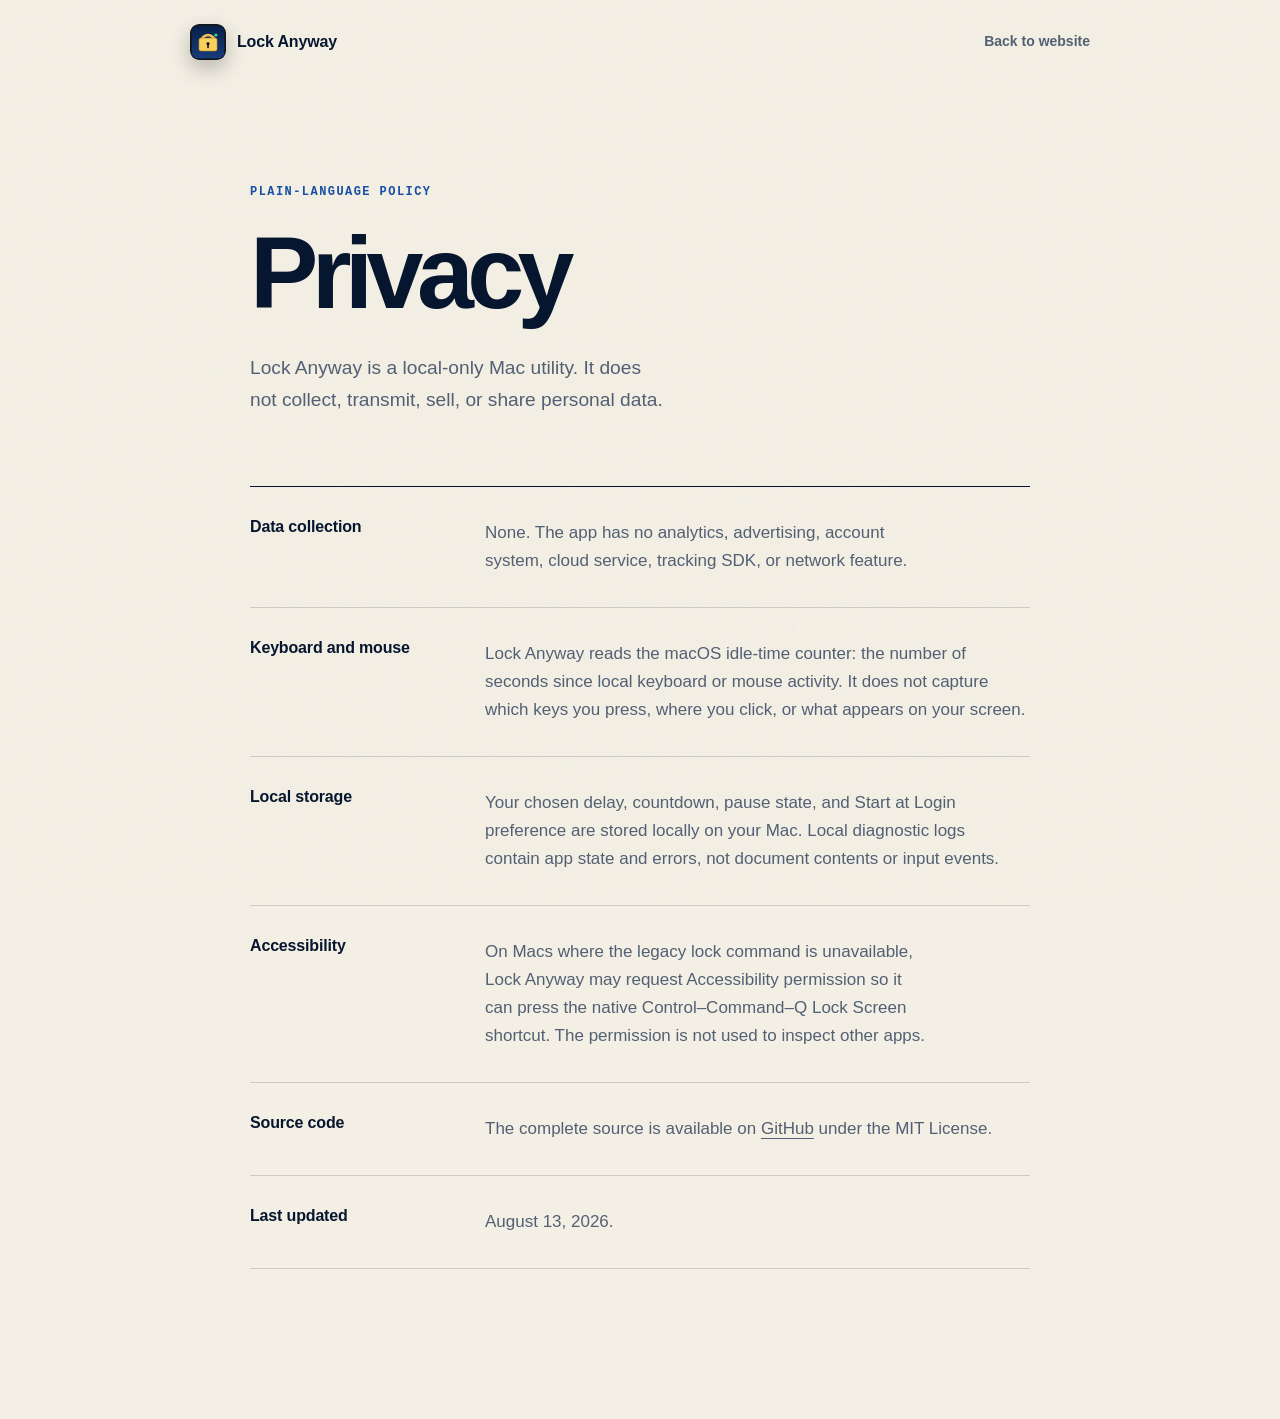
==== docs/privacy/index.html @ be75e697 "Initial source snapshot" ====
<!DOCTYPE html>
<html lang="en">
<head>
  <meta charset="utf-8">
  <meta name="viewport" content="width=device-width, initial-scale=1">
  <title>Privacy — Lock Anyway</title>
  <meta name="description" content="Lock Anyway collects no personal data and makes no network connections.">
  <meta name="theme-color" content="#f3efe4">
  <link rel="canonical" href="https://autonomath.github.io/lock-anyway/privacy/">
  <link rel="icon" type="image/png" href="../assets/app-icon.png">
  <link rel="stylesheet" href="../site.css">
</head>
<body class="legal-page">
  <header class="site-header legal-header">
    <a class="brand" href="../">
      <img src="../assets/app-icon.png" width="36" height="36" alt="">
      <span>Lock Anyway</span>
    </a>
    <nav aria-label="Page navigation"><a href="../">Back to website</a></nav>
  </header>

  <main class="legal-main">
    <p class="section-kicker">Plain-language policy</p>
    <h1>Privacy</h1>
    <p class="intro">Lock Anyway is a local-only Mac utility. It does not collect, transmit, sell, or share personal data.</p>

    <article>
      <section>
        <h2>Data collection</h2>
        <p>None. The app has no analytics, advertising, account system, cloud service, tracking SDK, or network feature.</p>
      </section>
      <section>
        <h2>Keyboard and mouse</h2>
        <p>Lock Anyway reads the macOS idle-time counter: the number of seconds since local keyboard or mouse activity. It does not capture which keys you press, where you click, or what appears on your screen.</p>
      </section>
      <section>
        <h2>Local storage</h2>
        <p>Your chosen delay, countdown, pause state, and Start at Login preference are stored locally on your Mac. Local diagnostic logs contain app state and errors, not document contents or input events.</p>
      </section>
      <section>
        <h2>Accessibility</h2>
        <p>On Macs where the legacy lock command is unavailable, Lock Anyway may request Accessibility permission so it can press the native Control–Command–Q Lock Screen shortcut. The permission is not used to inspect other apps.</p>
      </section>
      <section>
        <h2>Source code</h2>
        <p>The complete source is available on <a href="https://github.com/autonomath/lock-anyway">GitHub</a> under the MIT License.</p>
      </section>
      <section>
        <h2>Last updated</h2>
        <p>August 13, 2026.</p>
      </section>
    </article>
  </main>
</body>
</html>
---- docs/site.css ----
:root {
  --ink: #07162f;
  --ink-soft: #10284e;
  --paper: #f3efe4;
  --paper-deep: #e8e1d0;
  --signal: #f5c451;
  --signal-bright: #ffd66f;
  --blue: #174fa4;
  --green: #43d978;
  --line: rgba(7, 22, 47, 0.16);
  --muted: #536074;
  --radius: 28px;
  --shadow: 0 32px 80px rgba(3, 13, 31, 0.24);
}

* {
  box-sizing: border-box;
}

html {
  scroll-behavior: smooth;
}

body {
  margin: 0;
  color: var(--ink);
  background: var(--paper);
  font-family: "Avenir Next", Avenir, "Segoe UI", sans-serif;
  font-size: 17px;
  line-height: 1.65;
  -webkit-font-smoothing: antialiased;
}

body::before {
  position: fixed;
  inset: 0;
  z-index: -1;
  pointer-events: none;
  content: "";
  opacity: 0.18;
  background-image: url("data:image/svg+xml,%3Csvg viewBox='0 0 160 160' xmlns='http://www.w3.org/2000/svg'%3E%3Cfilter id='n'%3E%3CfeTurbulence type='fractalNoise' baseFrequency='.9' numOctaves='4' stitchTiles='stitch'/%3E%3C/filter%3E%3Crect width='100%25' height='100%25' filter='url(%23n)' opacity='.12'/%3E%3C/svg%3E");
}

a {
  color: inherit;
  text-decoration-thickness: 1px;
  text-underline-offset: 4px;
}

img {
  display: block;
  max-width: 100%;
}

button,
a {
  -webkit-tap-highlight-color: transparent;
}

:focus-visible {
  outline: 3px solid var(--signal);
  outline-offset: 4px;
}

.skip-link {
  position: fixed;
  top: 12px;
  left: 12px;
  z-index: 100;
  padding: 10px 16px;
  color: var(--ink);
  background: var(--signal);
  border-radius: 8px;
  transform: translateY(-160%);
}

.skip-link:focus {
  transform: translateY(0);
}

.site-header {
  position: absolute;
  top: 0;
  left: 50%;
  z-index: 10;
  display: flex;
  width: min(1240px, calc(100% - 48px));
  align-items: center;
  justify-content: space-between;
  padding: 24px 0;
  color: white;
  transform: translateX(-50%);
}

.brand {
  display: inline-flex;
  align-items: center;
  gap: 11px;
  font-size: 16px;
  font-weight: 700;
  letter-spacing: -0.01em;
  text-decoration: none;
}

.brand img {
  border-radius: 9px;
  box-shadow: 0 8px 20px rgba(0, 0, 0, 0.24);
}

.site-header nav,
footer nav {
  display: flex;
  align-items: center;
  gap: 28px;
}

.site-header nav a {
  color: rgba(255, 255, 255, 0.7);
  font-size: 14px;
  font-weight: 600;
  text-decoration: none;
  transition: color 180ms ease;
}

.site-header nav a:hover {
  color: white;
}

.hero {
  position: relative;
  min-height: 860px;
  overflow: hidden;
  color: white;
  background:
    radial-gradient(circle at 76% 32%, rgba(26, 84, 166, 0.72), transparent 28%),
    radial-gradient(circle at 0 100%, rgba(245, 196, 81, 0.12), transparent 34%),
    var(--ink);
}

.hero::before {
  position: absolute;
  inset: 0;
  content: "";
  opacity: 0.15;
  background-image:
    linear-gradient(rgba(255, 255, 255, 0.16) 1px, transparent 1px),
    linear-gradient(90deg, rgba(255, 255, 255, 0.16) 1px, transparent 1px);
  background-size: 64px 64px;
  mask-image: linear-gradient(90deg, transparent, black 48%, black);
}

.hero-grid {
  position: relative;
  z-index: 1;
  display: grid;
  width: min(1240px, calc(100% - 48px));
  min-height: 860px;
  margin: 0 auto;
  padding: 150px 0 110px;
  grid-template-columns: 0.92fr 1.08fr;
  align-items: center;
  gap: 54px;
}

.hero-copy {
  animation: rise 700ms 100ms both cubic-bezier(.2, .8, .2, 1);
}

.eyebrow,
.section-kicker {
  margin: 0 0 18px;
  color: var(--blue);
  font-family: "SFMono-Regular", Consolas, monospace;
  font-size: 12px;
  font-weight: 700;
  letter-spacing: 0.12em;
  line-height: 1.4;
  text-transform: uppercase;
}

.eyebrow {
  display: flex;
  align-items: center;
  color: var(--signal-bright);
}

.eyebrow span {
  display: inline-block;
  width: 24px;
  height: 1px;
  margin-right: 10px;
  background: currentColor;
}

h1,
h2,
h3,
p {
  text-wrap: balance;
}

h1,
h2,
h3 {
  margin-top: 0;
  line-height: 1.06;
}

h1 {
  max-width: 700px;
  margin-bottom: 28px;
  font-size: clamp(3.5rem, 5.7vw, 6rem);
  font-weight: 650;
  letter-spacing: -0.065em;
}

h1 em {
  color: var(--signal);
  font-family: "Iowan Old Style", Georgia, serif;
  font-weight: 400;
}

.hero-lede {
  max-width: 620px;
  margin: 0 0 34px;
  color: rgba(255, 255, 255, 0.72);
  font-size: clamp(1.05rem, 1.7vw, 1.24rem);
  line-height: 1.65;
}

.hero-actions {
  display: flex;
  flex-wrap: wrap;
  align-items: center;
  gap: 12px;
}

.button {
  display: inline-flex;
  min-height: 54px;
  align-items: center;
  justify-content: center;
  gap: 10px;
  padding: 0 23px;
  border: 1px solid transparent;
  border-radius: 12px;
  font-size: 15px;
  font-weight: 750;
  text-decoration: none;
  transition: transform 180ms ease, background 180ms ease, border-color 180ms ease;
}

.button:hover {
  transform: translateY(-2px);
}

.button svg {
  width: 20px;
  fill: none;
  stroke: currentColor;
  stroke-linecap: round;
  stroke-linejoin: round;
  stroke-width: 2;
}

.button-primary {
  color: var(--ink);
  background: var(--signal);
  box-shadow: 0 12px 30px rgba(245, 196, 81, 0.2);
}

.button-primary:hover {
  background: var(--signal-bright);
}

.button-ghost {
  color: white;
  border-color: rgba(255, 255, 255, 0.22);
  background: rgba(255, 255, 255, 0.05);
}

.button-ghost:hover {
  border-color: rgba(255, 255, 255, 0.44);
  background: rgba(255, 255, 255, 0.09);
}

.trust-list {
  display: flex;
  flex-wrap: wrap;
  gap: 8px 24px;
  margin: 27px 0 0;
  padding: 0;
  color: rgba(255, 255, 255, 0.55);
  font-size: 12px;
  font-weight: 650;
  letter-spacing: 0.04em;
  list-style: none;
}

.trust-list li:not(:first-child)::before {
  margin-right: 24px;
  color: var(--signal);
  content: "·";
}

.hero-visual {
  position: relative;
  animation: rise 850ms 250ms both cubic-bezier(.2, .8, .2, 1);
}

.screen-frame {
  overflow: hidden;
  border: 1px solid rgba(255, 255, 255, 0.18);
  border-radius: 22px;
  background: #080b11;
  box-shadow: var(--shadow), 0 0 0 10px rgba(255, 255, 255, 0.025);
  transform: perspective(1200px) rotateY(-3deg) rotateX(1deg);
}

.screen-frame img {
  width: 100%;
}

.screen-chrome {
  display: flex;
  height: 38px;
  align-items: center;
  gap: 7px;
  padding: 0 14px;
  color: rgba(255, 255, 255, 0.44);
  background: #10141c;
}

.screen-chrome span {
  width: 8px;
  height: 8px;
  border-radius: 50%;
  background: #4d5360;
}

.screen-chrome span:first-child {
  background: #d15e57;
}

.screen-chrome span:nth-child(2) {
  background: #d6a947;
}

.screen-chrome span:nth-child(3) {
  background: #55af66;
}

.screen-chrome b {
  margin-left: 8px;
  font-size: 11px;
  font-weight: 600;
}

.signal-label {
  position: absolute;
  top: -35px;
  right: 20px;
  z-index: 2;
  color: rgba(255, 255, 255, 0.52);
  font-family: "SFMono-Regular", Consolas, monospace;
  font-size: 10px;
  font-weight: 700;
  letter-spacing: 0.16em;
}

.signal-label::before {
  display: inline-block;
  width: 5px;
  height: 5px;
  margin: 0 8px 1px 0;
  border-radius: 50%;
  background: var(--green);
  box-shadow: 0 0 14px var(--green);
  content: "";
}

.status-chip {
  position: absolute;
  right: -16px;
  bottom: -22px;
  display: flex;
  align-items: center;
  gap: 9px;
  padding: 12px 16px;
  color: var(--ink);
  border: 1px solid rgba(255, 255, 255, 0.5);
  border-radius: 12px;
  background: rgba(255, 255, 255, 0.94);
  box-shadow: 0 18px 40px rgba(0, 0, 0, 0.3);
  font-size: 12px;
  font-weight: 700;
  backdrop-filter: blur(20px);
}

.status-chip i {
  width: 8px;
  height: 8px;
  border-radius: 50%;
  background: #21bb58;
  box-shadow: 0 0 0 4px rgba(33, 187, 88, 0.14);
}

.scroll-cue {
  position: absolute;
  bottom: 28px;
  left: 50%;
  z-index: 2;
  display: flex;
  align-items: center;
  gap: 10px;
  color: rgba(255, 255, 255, 0.45);
  font-family: "SFMono-Regular", Consolas, monospace;
  font-size: 10px;
  letter-spacing: 0.12em;
  text-decoration: none;
  text-transform: uppercase;
  transform: translateX(-50%);
}

.scroll-cue i {
  display: block;
  width: 1px;
  height: 24px;
  background: linear-gradient(white, transparent);
}

.section {
  width: min(1160px, calc(100% - 48px));
  margin: 0 auto;
  padding: 120px 0;
}

.section h2 {
  margin-bottom: 24px;
  font-size: clamp(2.7rem, 5vw, 5.2rem);
  font-weight: 650;
  letter-spacing: -0.055em;
}

.problem {
  padding-top: 150px;
  border-bottom: 1px solid var(--line);
}

.problem-grid {
  display: grid;
  grid-template-columns: 1.05fr 0.95fr;
  gap: 100px;
  align-items: end;
}

.problem h2 {
  margin: 0;
}

.problem h2 span {
  color: var(--blue);
  font-family: "Iowan Old Style", Georgia, serif;
  font-weight: 400;
}

.problem-copy {
  padding-bottom: 8px;
  color: var(--muted);
}

.problem-copy .lead {
  color: var(--ink);
  font-size: 1.28rem;
  font-weight: 600;
  line-height: 1.55;
}

.section-heading {
  display: grid;
  margin-bottom: 62px;
  grid-template-columns: 1.15fr 0.85fr;
  gap: 90px;
  align-items: end;
}

.section-heading h2 {
  margin-bottom: 0;
}

.section-heading > p {
  max-width: 470px;
  margin: 0 0 10px;
  color: var(--muted);
}

.steps {
  display: grid;
  margin: 0;
  padding: 0;
  border-top: 1px solid var(--ink);
  grid-template-columns: repeat(3, 1fr);
  list-style: none;
}

.steps li {
  position: relative;
  min-height: 365px;
  padding: 34px 38px 38px 0;
  border-right: 1px solid var(--line);
}

.steps li + li {
  padding-left: 38px;
}

.steps li:last-child {
  padding-right: 0;
  border-right: 0;
}

.step-number {
  color: var(--blue);
  font-family: "SFMono-Regular", Consolas, monospace;
  font-size: 11px;
  font-weight: 700;
}

.step-icon {
  position: relative;
  display: flex;
  width: 78px;
  height: 78px;
  align-items: center;
  justify-content: center;
  margin: 55px 0 30px;
  color: var(--ink);
  border: 1px solid var(--line);
  border-radius: 50%;
  background: rgba(255, 255, 255, 0.28);
}

.pointer-icon::before {
  width: 19px;
  height: 27px;
  border: 2px solid var(--ink);
  border-radius: 12px;
  content: "";
}

.pointer-icon::after {
  position: absolute;
  top: 26px;
  width: 2px;
  height: 8px;
  border-radius: 2px;
  background: var(--ink);
  content: "";
}

.countdown-icon {
  color: var(--blue);
  font-family: "Iowan Old Style", Georgia, serif;
  font-size: 30px;
}

.lock-icon::before {
  width: 25px;
  height: 20px;
  margin-top: 11px;
  border-radius: 4px;
  background: var(--signal);
  content: "";
}

.lock-icon::after {
  position: absolute;
  top: 19px;
  width: 19px;
  height: 19px;
  border: 3px solid var(--ink);
  border-bottom: 0;
  border-radius: 13px 13px 0 0;
  content: "";
}

.steps h3 {
  margin-bottom: 13px;
  font-size: 1.2rem;
}

.steps p {
  margin: 0;
  color: var(--muted);
  font-size: 0.94rem;
}

.control {
  display: grid;
  width: min(1240px, calc(100% - 48px));
  grid-template-columns: 1.08fr 0.92fr;
  gap: 100px;
  align-items: center;
}

.control-visual {
  position: relative;
  padding: 44px;
  border-radius: var(--radius);
  background:
    linear-gradient(135deg, rgba(255, 255, 255, 0.09), transparent),
    var(--ink-soft);
  box-shadow: var(--shadow);
}

.control-visual::before {
  position: absolute;
  top: 22px;
  left: 22px;
  width: 7px;
  height: 7px;
  border-radius: 50%;
  background: var(--green);
  box-shadow: 0 0 0 6px rgba(67, 217, 120, 0.12);
  content: "";
}

.control-visual img {
  width: 100%;
  border-radius: 20px;
  box-shadow: 0 24px 50px rgba(0, 0, 0, 0.3);
}

.control-copy h2 {
  font-size: clamp(2.6rem, 4vw, 4.4rem);
}

.feature-list {
  margin: 42px 0 0;
  padding: 0;
  border-top: 1px solid var(--ink);
  list-style: none;
}

.feature-list li {
  display: grid;
  padding: 22px 0;
  border-bottom: 1px solid var(--line);
  grid-template-columns: 48px 1fr;
  gap: 10px;
}

.feature-list > li > span {
  color: var(--blue);
  font-family: "SFMono-Regular", Consolas, monospace;
  font-size: 10px;
  font-weight: 700;
}

.feature-list strong {
  display: block;
  margin-bottom: 3px;
  font-size: 1rem;
}

.feature-list p {
  margin: 0;
  color: var(--muted);
  font-size: 0.9rem;
}

.install {
  width: min(1300px, calc(100% - 32px));
}

.install-card {
  position: relative;
  display: grid;
  overflow: hidden;
  padding: 80px;
  color: white;
  border-radius: 36px;
  background:
    radial-gradient(circle at 90% 10%, rgba(32, 92, 180, 0.72), transparent 38%),
    var(--ink);
  grid-template-columns: 0.9fr 1.1fr;
  gap: 70px;
  align-items: center;
}

.install-card::after {
  position: absolute;
  right: -80px;
  bottom: -90px;
  width: 340px;
  height: 340px;
  border: 1px solid rgba(255, 255, 255, 0.12);
  border-radius: 50%;
  content: "";
}

.section-kicker.light {
  color: var(--signal);
}

.install-copy h2 {
  margin-bottom: 38px;
  font-size: clamp(3rem, 5vw, 5rem);
}

.install-copy ol {
  margin: 0 0 38px;
  padding: 0;
  list-style: none;
}

.install-copy li {
  display: flex;
  align-items: center;
  gap: 15px;
  margin-bottom: 14px;
  color: rgba(255, 255, 255, 0.74);
}

.install-copy li span {
  display: inline-flex;
  width: 27px;
  height: 27px;
  flex: 0 0 27px;
  align-items: center;
  justify-content: center;
  color: var(--ink);
  border-radius: 50%;
  background: var(--signal);
  font-size: 11px;
  font-weight: 800;
}

.install-copy li p {
  margin: 0;
}

.install-note {
  margin: 18px 0 0;
  color: rgba(255, 255, 255, 0.46);
  font-size: 11px;
}

.install-visual {
  position: relative;
  z-index: 1;
  transform: rotate(1.5deg);
}

.install-visual img {
  border: 1px solid rgba(255, 255, 255, 0.16);
  border-radius: 18px;
  box-shadow: 0 36px 70px rgba(0, 0, 0, 0.4);
}

.privacy {
  display: grid;
  padding-top: 85px;
  padding-bottom: 85px;
  border-top: 1px solid var(--line);
  border-bottom: 1px solid var(--line);
  grid-template-columns: 100px 0.8fr 1.2fr;
  gap: 46px;
  align-items: center;
}

.privacy-mark {
  display: flex;
  width: 88px;
  height: 88px;
  align-items: center;
  justify-content: center;
  border-radius: 50%;
  background: var(--signal);
}

.privacy-mark svg {
  width: 42px;
  fill: none;
  stroke: var(--ink);
  stroke-linecap: round;
  stroke-linejoin: round;
  stroke-width: 2;
}

.privacy h2 {
  margin: 0;
  font-size: clamp(2.2rem, 3.4vw, 3.6rem);
}

.privacy > p {
  margin: 0;
  color: var(--muted);
}

.privacy > a {
  grid-column: 3;
  font-size: 13px;
  font-weight: 700;
}

.privacy > a span {
  margin-left: 5px;
  color: var(--blue);
}

.section-heading.compact {
  margin-bottom: 34px;
}

.faq-list {
  border-top: 1px solid var(--ink);
}

.faq-list details {
  border-bottom: 1px solid var(--line);
}

.faq-list summary {
  display: flex;
  align-items: center;
  justify-content: space-between;
  gap: 30px;
  padding: 25px 0;
  cursor: pointer;
  font-size: 1.08rem;
  font-weight: 650;
  list-style: none;
}

.faq-list summary::-webkit-details-marker {
  display: none;
}

.faq-list summary span {
  color: var(--blue);
  font-family: "Iowan Old Style", Georgia, serif;
  font-size: 28px;
  font-weight: 400;
  transition: transform 180ms ease;
}

.faq-list details[open] summary span {
  transform: rotate(45deg);
}

.faq-list details p {
  max-width: 820px;
  margin: -6px 0 26px;
  color: var(--muted);
}

.final-cta {
  padding-top: 90px;
  padding-bottom: 145px;
  text-align: center;
}

.final-cta > img {
  margin: 0 auto 28px;
  border-radius: 26px;
  box-shadow: 0 24px 54px rgba(7, 22, 47, 0.24);
}

.final-cta h2 {
  margin-bottom: 38px;
}

.hero-actions.centered {
  justify-content: center;
}

.button-ghost.dark {
  color: var(--ink);
  border-color: var(--line);
  background: rgba(255, 255, 255, 0.2);
}

footer {
  display: grid;
  width: min(1240px, calc(100% - 48px));
  margin: 0 auto;
  padding: 32px 0 42px;
  border-top: 1px solid var(--line);
  grid-template-columns: 1fr auto 1fr;
  gap: 30px;
  align-items: center;
}

footer p {
  margin: 0;
  color: var(--muted);
  font-size: 12px;
}

footer nav {
  justify-content: flex-end;
  gap: 20px;
}

footer nav a {
  color: var(--muted);
  font-size: 12px;
  font-weight: 650;
  text-decoration: none;
}

footer nav a:hover {
  color: var(--ink);
}

.legal-page {
  min-height: 100vh;
  background: var(--paper);
}

.legal-header {
  position: static;
  width: min(900px, calc(100% - 48px));
  color: var(--ink);
  transform: none;
  margin: 0 auto;
}

.legal-header nav a {
  color: var(--muted);
}

.legal-header nav a:hover {
  color: var(--ink);
}

.legal-main {
  width: min(780px, calc(100% - 48px));
  margin: 0 auto;
  padding: 100px 0 150px;
}

.legal-main h1 {
  max-width: 760px;
  margin-bottom: 25px;
  color: var(--ink);
  font-size: clamp(3.5rem, 8vw, 6.5rem);
}

.legal-main .intro {
  max-width: 700px;
  margin-bottom: 70px;
  color: var(--muted);
  font-size: 1.2rem;
}

.legal-main article {
  border-top: 1px solid var(--ink);
}

.legal-main article section {
  display: grid;
  padding: 32px 0;
  border-bottom: 1px solid var(--line);
  grid-template-columns: 190px 1fr;
  gap: 45px;
}

.legal-main article h2 {
  margin: 0;
  font-size: 1rem;
  letter-spacing: -0.01em;
}

.legal-main article p,
.legal-main article ul {
  margin: 0;
  color: var(--muted);
}

.legal-main article ul {
  padding-left: 20px;
}

.support-actions {
  display: flex;
  flex-wrap: wrap;
  gap: 12px;
  margin-top: 36px;
}

.support-actions .button-ghost {
  color: var(--ink);
  border-color: var(--line);
  background: transparent;
}

@keyframes rise {
  from {
    opacity: 0;
    transform: translateY(22px);
  }
  to {
    opacity: 1;
    transform: translateY(0);
  }
}

@media (max-width: 980px) {
  .hero {
    min-height: auto;
  }

  .hero-grid {
    min-height: auto;
    padding-top: 135px;
    grid-template-columns: 1fr;
  }

  .hero-copy {
    max-width: 760px;
  }

  .hero-visual {
    width: min(760px, 100%);
    margin: 35px auto 0;
  }

  .scroll-cue {
    display: none;
  }

  .problem-grid,
  .section-heading,
  .control,
  .install-card {
    grid-template-columns: 1fr;
  }

  .problem-grid,
  .section-heading,
  .control,
  .install-card {
    gap: 48px;
  }

  .privacy {
    grid-template-columns: 88px 1fr;
  }

  .privacy > p,
  .privacy > a {
    grid-column: 2;
  }

  footer {
    grid-template-columns: 1fr 1fr;
  }

  footer p {
    display: none;
  }
}

@media (max-width: 720px) {
  body {
    font-size: 16px;
  }

  .site-header,
  .hero-grid,
  .section,
  .control,
  footer,
  .legal-header,
  .legal-main {
    width: min(100% - 32px, 1160px);
  }

  .site-header nav a:not(:last-child) {
    display: none;
  }

  .site-header nav {
    gap: 0;
  }

  .hero-grid {
    padding-top: 120px;
    padding-bottom: 85px;
  }

  h1 {
    font-size: clamp(3.15rem, 14vw, 4.5rem);
  }

  .hero-lede {
    font-size: 1rem;
  }

  .button {
    width: 100%;
  }

  .trust-list {
    gap: 8px 16px;
  }

  .trust-list li:not(:first-child)::before {
    margin-right: 16px;
  }

  .screen-frame {
    border-radius: 15px;
    transform: none;
  }

  .screen-chrome {
    height: 29px;
  }

  .signal-label {
    display: none;
  }

  .status-chip {
    right: 8px;
  }

  .section {
    padding-top: 88px;
    padding-bottom: 88px;
  }

  .problem {
    padding-top: 100px;
  }

  .problem-grid,
  .section-heading,
  .control {
    gap: 35px;
  }

  .steps {
    grid-template-columns: 1fr;
  }

  .steps li,
  .steps li + li {
    min-height: 0;
    padding: 28px 0 35px;
    border-right: 0;
    border-bottom: 1px solid var(--line);
  }

  .steps li:last-child {
    border-bottom: 0;
  }

  .step-icon {
    margin: 34px 0 25px;
  }

  .control-visual {
    padding: 28px 16px 16px;
    border-radius: 20px;
  }

  .install {
    width: calc(100% - 16px);
  }

  .install-card {
    padding: 58px 24px 32px;
    border-radius: 25px;
  }

  .privacy {
    grid-template-columns: 1fr;
  }

  .privacy > p,
  .privacy > a {
    grid-column: 1;
  }

  .privacy-mark {
    width: 68px;
    height: 68px;
  }

  .privacy-mark svg {
    width: 34px;
  }

  .final-cta {
    padding-bottom: 100px;
  }

  footer {
    grid-template-columns: 1fr;
    justify-items: start;
  }

  footer nav {
    flex-wrap: wrap;
    justify-content: flex-start;
  }

  .legal-main {
    padding-top: 70px;
  }

  .legal-main article section {
    grid-template-columns: 1fr;
    gap: 10px;
  }
}

@media (prefers-reduced-motion: reduce) {
  *,
  *::before,
  *::after {
    scroll-behavior: auto !important;
    animation-duration: 0.01ms !important;
    animation-iteration-count: 1 !important;
    transition-duration: 0.01ms !important;
  }
}
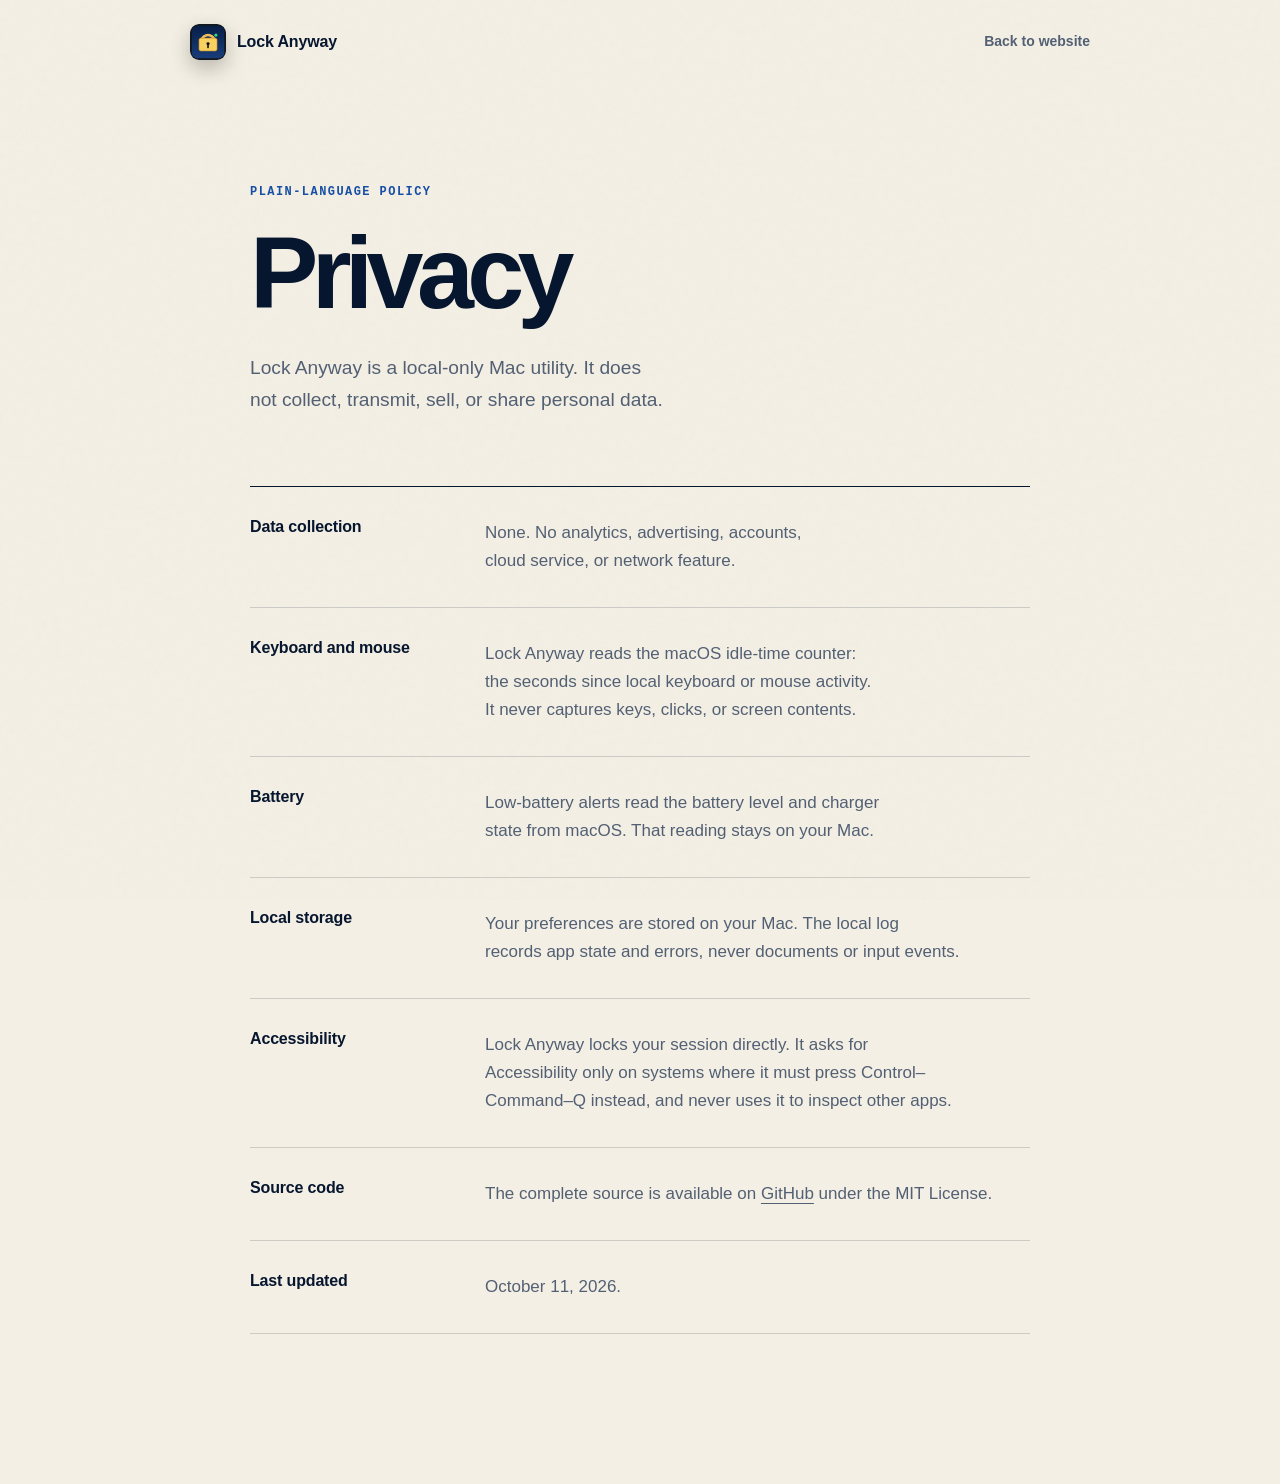
==== commit 6cbaa9eb: "Lock Anyway 1.2.0 Add low-battery alerts at 10%, 5%, and 2%; lock through the local session and conf" ====
--- a/docs/privacy/index.html
+++ b/docs/privacy/index.html
@@ -27,19 +27,23 @@
     <article>
       <section>
         <h2>Data collection</h2>
-        <p>None. The app has no analytics, advertising, account system, cloud service, tracking SDK, or network feature.</p>
+        <p>None. No analytics, advertising, accounts, cloud service, or network feature.</p>
       </section>
       <section>
         <h2>Keyboard and mouse</h2>
-        <p>Lock Anyway reads the macOS idle-time counter: the number of seconds since local keyboard or mouse activity. It does not capture which keys you press, where you click, or what appears on your screen.</p>
+        <p>Lock Anyway reads the macOS idle-time counter: the seconds since local keyboard or mouse activity. It never captures keys, clicks, or screen contents.</p>
+      </section>
+      <section>
+        <h2>Battery</h2>
+        <p>Low-battery alerts read the battery level and charger state from macOS. That reading stays on your Mac.</p>
       </section>
       <section>
         <h2>Local storage</h2>
-        <p>Your chosen delay, countdown, pause state, and Start at Login preference are stored locally on your Mac. Local diagnostic logs contain app state and errors, not document contents or input events.</p>
+        <p>Your preferences are stored on your Mac. The local log records app state and errors, never documents or input events.</p>
       </section>
       <section>
         <h2>Accessibility</h2>
-        <p>On Macs where the legacy lock command is unavailable, Lock Anyway may request Accessibility permission so it can press the native Control–Command–Q Lock Screen shortcut. The permission is not used to inspect other apps.</p>
+        <p>Lock Anyway locks your session directly. It asks for Accessibility only on systems where it must press Control–Command–Q instead, and never uses it to inspect other apps.</p>
       </section>
       <section>
         <h2>Source code</h2>
@@ -47,7 +51,7 @@
       </section>
       <section>
         <h2>Last updated</h2>
-        <p>August 13, 2026.</p>
+        <p>October 11, 2026.</p>
       </section>
     </article>
   </main>
